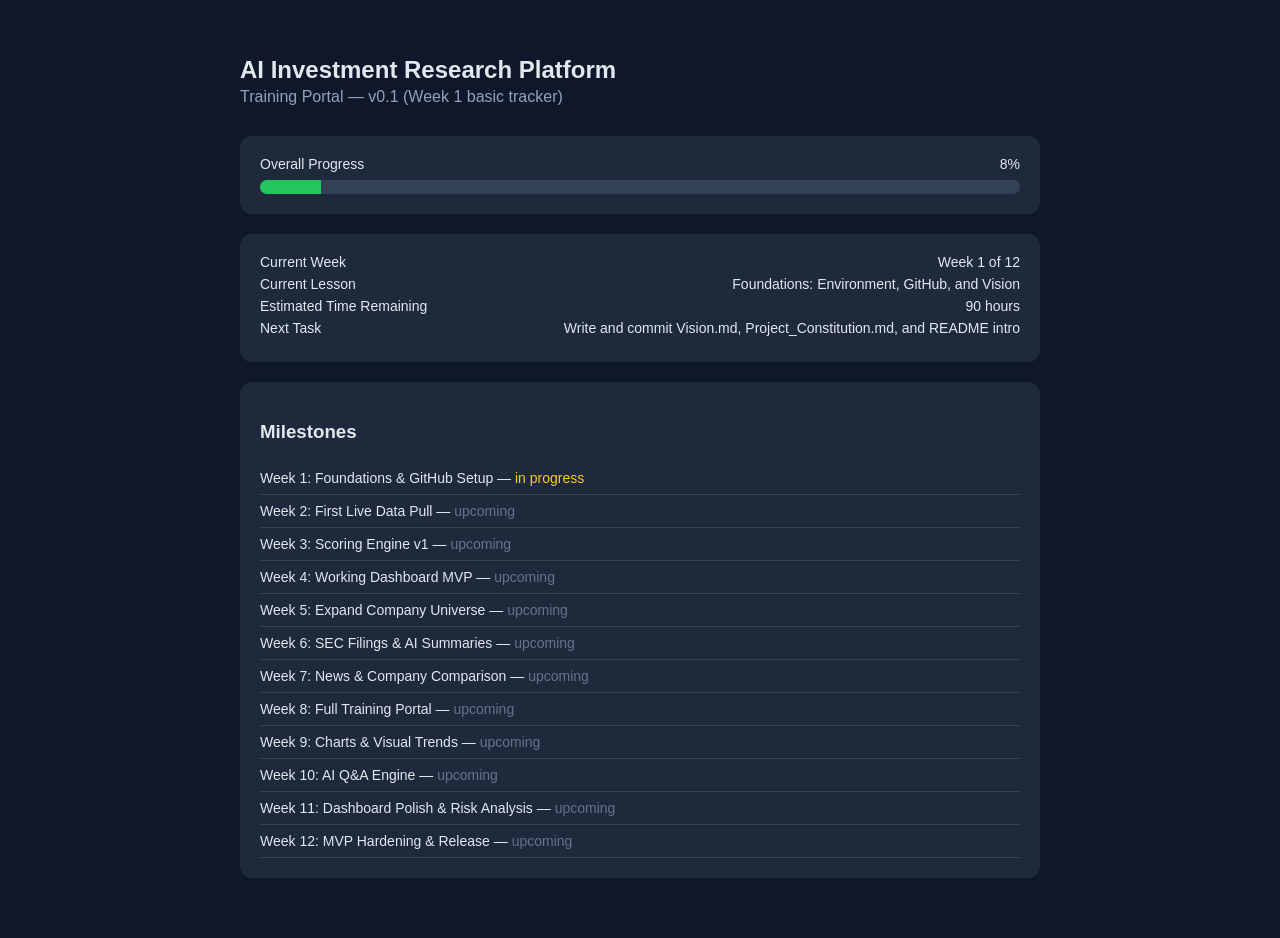
==== training/index.html @ e2c4f8d5 "Initial commit: project structure, vision, and constitution" ====
<!DOCTYPE html>
<html lang="en">
<head>
<meta charset="UTF-8">
<title>AI Investment Research Platform — Training Tracker</title>
<style>
  body { font-family: 'Segoe UI', sans-serif; background: #0f172a; color: #e2e8f0; margin: 0; padding: 40px; }
  .container { max-width: 800px; margin: 0 auto; }
  h1 { font-size: 24px; margin-bottom: 4px; }
  .subtitle { color: #94a3b8; margin-bottom: 30px; }
  .card { background: #1e293b; border-radius: 12px; padding: 20px; margin-bottom: 20px; }
  .bar-bg { background: #334155; border-radius: 8px; height: 14px; overflow: hidden; margin-top: 8px; }
  .bar-fill { background: #22c55e; height: 100%; transition: width 0.4s; }
  .row { display: flex; justify-content: space-between; margin-bottom: 6px; font-size: 14px; }
  ul { padding-left: 18px; }
  .milestone { padding: 8px 0; border-bottom: 1px solid #334155; font-size: 14px; }
  .in_progress { color: #facc15; }
  .complete { color: #22c55e; }
  .upcoming { color: #64748b; }
</style>
</head>
<body>
<div class="container">
  <h1>AI Investment Research Platform</h1>
  <div class="subtitle">Training Portal — v0.1 (Week 1 basic tracker)</div>

  <div class="card">
    <div class="row"><span>Overall Progress</span><span id="pct">--%</span></div>
    <div class="bar-bg"><div class="bar-fill" id="bar" style="width:0%"></div></div>
  </div>

  <div class="card">
    <div class="row"><span>Current Week</span><span id="week"></span></div>
    <div class="row"><span>Current Lesson</span><span id="lesson"></span></div>
    <div class="row"><span>Estimated Time Remaining</span><span id="time"></span></div>
    <div class="row"><span>Next Task</span><span id="nexttask"></span></div>
  </div>

  <div class="card">
    <h3>Milestones</h3>
    <div id="milestones"></div>
  </div>
</div>

<script>
fetch('tracker.json')
  .then(res => res.json())
  .then(data => {
    document.getElementById('pct').textContent = data.project_completion_percent + '%';
    document.getElementById('bar').style.width = data.project_completion_percent + '%';
    document.getElementById('week').textContent = 'Week ' + data.current_week + ' of ' + data.total_weeks;
    document.getElementById('lesson').textContent = data.current_lesson;
    document.getElementById('time').textContent = data.estimated_time_remaining_hours + ' hours';
    document.getElementById('nexttask').textContent = data.recommended_next_task;
  });

fetch('milestones.json')
  .then(res => res.json())
  .then(list => {
    const container = document.getElementById('milestones');
    list.forEach(m => {
      const div = document.createElement('div');
      div.className = 'milestone';
      div.innerHTML = 'Week ' + m.week + ': ' + m.title + ' — <span class="' + m.status + '">' + m.status.replace('_',' ') + '</span>';
      container.appendChild(div);
    });
  });
</script>
</body>
</html>
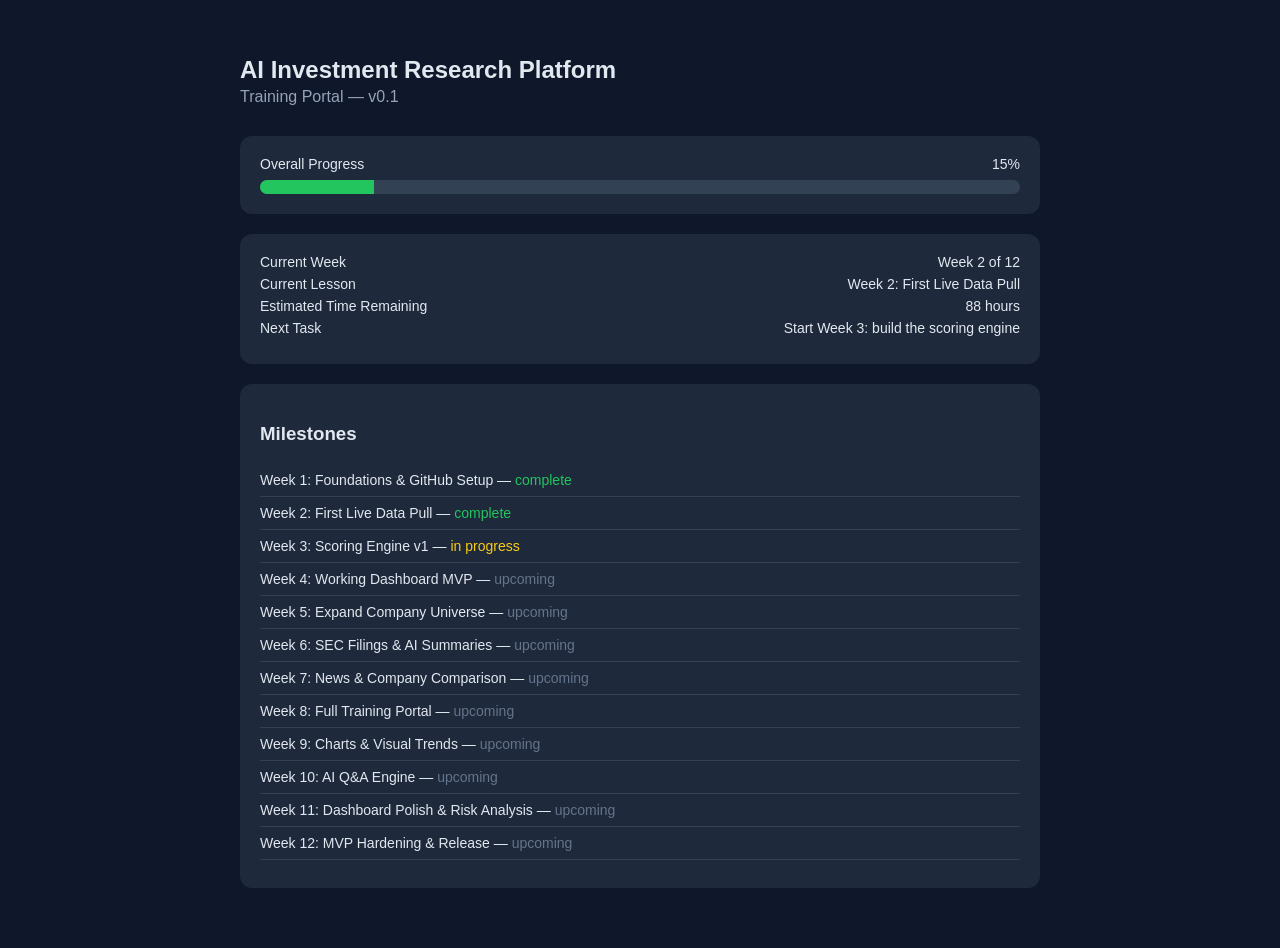
==== commit d67dcc42: "Implement v1 scoring engine: revenue growth and financial strength" ====
--- a/training/index.html
+++ b/training/index.html
@@ -12,59 +12,75 @@
   .bar-bg { background: #334155; border-radius: 8px; height: 14px; overflow: hidden; margin-top: 8px; }
   .bar-fill { background: #22c55e; height: 100%; transition: width 0.4s; }
   .row { display: flex; justify-content: space-between; margin-bottom: 6px; font-size: 14px; }
-  ul { padding-left: 18px; }
   .milestone { padding: 8px 0; border-bottom: 1px solid #334155; font-size: 14px; }
   .in_progress { color: #facc15; }
   .complete { color: #22c55e; }
   .upcoming { color: #64748b; }
+  .error { color: #f87171; font-size: 13px; margin-top: 8px; }
 </style>
 </head>
 <body>
 <div class="container">
   <h1>AI Investment Research Platform</h1>
-  <div class="subtitle">Training Portal — v0.1 (Week 1 basic tracker)</div>
+  <div class="subtitle">Training Portal — v0.1</div>
 
   <div class="card">
-    <div class="row"><span>Overall Progress</span><span id="pct">--%</span></div>
+    <div class="row"><span>Overall Progress</span><span id="pct">Loading...</span></div>
     <div class="bar-bg"><div class="bar-fill" id="bar" style="width:0%"></div></div>
   </div>
 
   <div class="card">
-    <div class="row"><span>Current Week</span><span id="week"></span></div>
-    <div class="row"><span>Current Lesson</span><span id="lesson"></span></div>
-    <div class="row"><span>Estimated Time Remaining</span><span id="time"></span></div>
-    <div class="row"><span>Next Task</span><span id="nexttask"></span></div>
+    <div class="row"><span>Current Week</span><span id="week">Loading...</span></div>
+    <div class="row"><span>Current Lesson</span><span id="lesson">Loading...</span></div>
+    <div class="row"><span>Estimated Time Remaining</span><span id="time">Loading...</span></div>
+    <div class="row"><span>Next Task</span><span id="nexttask">Loading...</span></div>
+    <div id="tracker-error" class="error"></div>
   </div>
 
   <div class="card">
     <h3>Milestones</h3>
     <div id="milestones"></div>
+    <div id="milestone-error" class="error"></div>
   </div>
 </div>
 
 <script>
-fetch('tracker.json')
-  .then(res => res.json())
-  .then(data => {
-    document.getElementById('pct').textContent = data.project_completion_percent + '%';
-    document.getElementById('bar').style.width = data.project_completion_percent + '%';
-    document.getElementById('week').textContent = 'Week ' + data.current_week + ' of ' + data.total_weeks;
-    document.getElementById('lesson').textContent = data.current_lesson;
-    document.getElementById('time').textContent = data.estimated_time_remaining_hours + ' hours';
-    document.getElementById('nexttask').textContent = data.recommended_next_task;
-  });
+  // Load tracker data
+  fetch('tracker.json?nocache=' + Date.now())
+    .then(function(response) {
+      if (!response.ok) throw new Error('HTTP error: ' + response.status);
+      return response.json();
+    })
+    .then(function(data) {
+      document.getElementById('pct').textContent = data.project_completion_percent + '%';
+      document.getElementById('bar').style.width = data.project_completion_percent + '%';
+      document.getElementById('week').textContent = 'Week ' + data.current_week + ' of ' + data.total_weeks;
+      document.getElementById('lesson').textContent = data.current_lesson;
+      document.getElementById('time').textContent = data.estimated_time_remaining_hours + ' hours';
+      document.getElementById('nexttask').textContent = data.recommended_next_task;
+    })
+    .catch(function(error) {
+      document.getElementById('tracker-error').textContent = 'Error loading tracker.json: ' + error.message;
+    });
 
-fetch('milestones.json')
-  .then(res => res.json())
-  .then(list => {
-    const container = document.getElementById('milestones');
-    list.forEach(m => {
-      const div = document.createElement('div');
-      div.className = 'milestone';
-      div.innerHTML = 'Week ' + m.week + ': ' + m.title + ' — <span class="' + m.status + '">' + m.status.replace('_',' ') + '</span>';
-      container.appendChild(div);
+  // Load milestones data
+  fetch('milestones.json?nocache=' + Date.now())
+    .then(function(response) {
+      if (!response.ok) throw new Error('HTTP error: ' + response.status);
+      return response.json();
+    })
+    .then(function(list) {
+      var container = document.getElementById('milestones');
+      list.forEach(function(m) {
+        var div = document.createElement('div');
+        div.className = 'milestone';
+        div.innerHTML = 'Week ' + m.week + ': ' + m.title + ' — <span class="' + m.status + '">' + m.status.replace('_', ' ') + '</span>';
+        container.appendChild(div);
+      });
+    })
+    .catch(function(error) {
+      document.getElementById('milestone-error').textContent = 'Error loading milestones.json: ' + error.message;
     });
-  });
 </script>
 </body>
 </html>
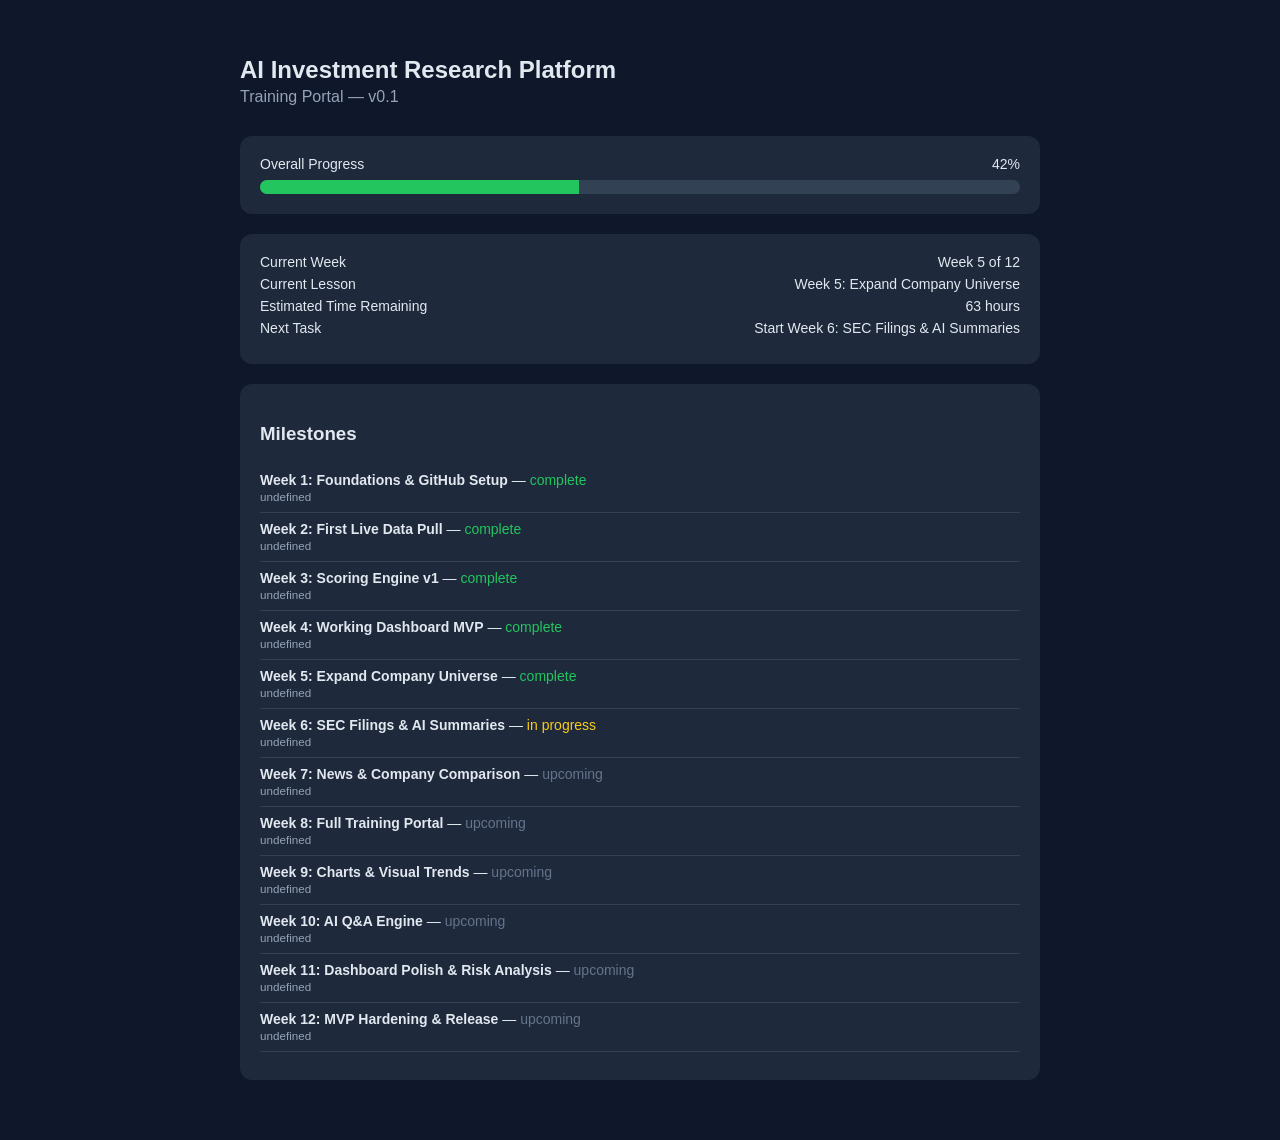
==== commit 4795348f: "Update Week 4 and 5 completion" ====
--- a/training/index.html
+++ b/training/index.html
@@ -74,7 +74,7 @@
       list.forEach(function(m) {
         var div = document.createElement('div');
         div.className = 'milestone';
-        div.innerHTML = 'Week ' + m.week + ': ' + m.title + ' — <span class="' + m.status + '">' + m.status.replace('_', ' ') + '</span>';
+        div.innerHTML = '<strong>Week ' + m.week + ': ' + m.title + '</strong> — <span class="' + m.status + '">' + m.status.replace('_', ' ') + '</span><br><small style="color:#94a3b8;">' + m.description + '</small>';
         container.appendChild(div);
       });
     })
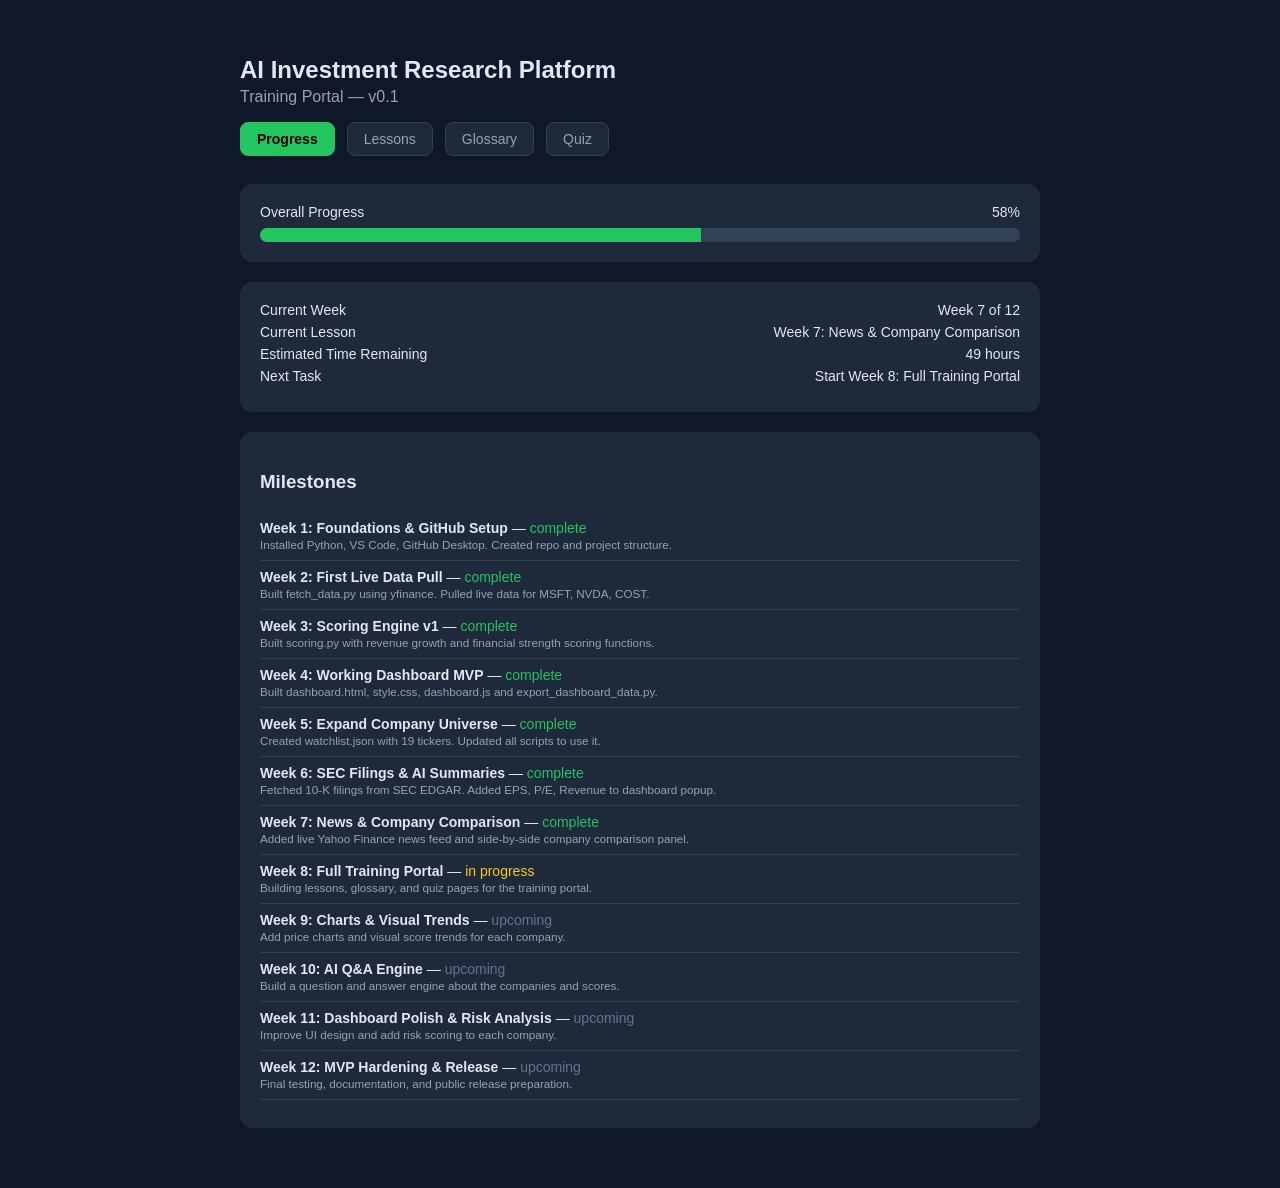
==== commit 83413886: "Week 8: Training portal with lessons, glossary, and quiz" ====
--- a/training/index.html
+++ b/training/index.html
@@ -7,7 +7,7 @@
   body { font-family: 'Segoe UI', sans-serif; background: #0f172a; color: #e2e8f0; margin: 0; padding: 40px; }
   .container { max-width: 800px; margin: 0 auto; }
   h1 { font-size: 24px; margin-bottom: 4px; }
-  .subtitle { color: #94a3b8; margin-bottom: 30px; }
+  .subtitle { color: #94a3b8; margin-bottom: 16px; }
   .card { background: #1e293b; border-radius: 12px; padding: 20px; margin-bottom: 20px; }
   .bar-bg { background: #334155; border-radius: 8px; height: 14px; overflow: hidden; margin-top: 8px; }
   .bar-fill { background: #22c55e; height: 100%; transition: width 0.4s; }
@@ -17,12 +17,22 @@
   .complete { color: #22c55e; }
   .upcoming { color: #64748b; }
   .error { color: #f87171; font-size: 13px; margin-top: 8px; }
+  .nav-links { display: flex; gap: 12px; margin-bottom: 28px; flex-wrap: wrap; }
+  .nav-btn { background: #1e293b; color: #94a3b8; padding: 8px 16px; border-radius: 8px; text-decoration: none; font-size: 14px; border: 1px solid #334155; }
+  .nav-btn:hover { background: #334155; color: #e2e8f0; }
+  .nav-btn.active { background: #22c55e; color: #000; font-weight: 600; border-color: #22c55e; }
 </style>
 </head>
 <body>
 <div class="container">
   <h1>AI Investment Research Platform</h1>
   <div class="subtitle">Training Portal — v0.1</div>
+  <div class="nav-links">
+    <a href="index.html" class="nav-btn active">Progress</a>
+    <a href="lessons.html" class="nav-btn">Lessons</a>
+    <a href="glossary.html" class="nav-btn">Glossary</a>
+    <a href="quiz.html" class="nav-btn">Quiz</a>
+  </div>
 
   <div class="card">
     <div class="row"><span>Overall Progress</span><span id="pct">Loading...</span></div>
